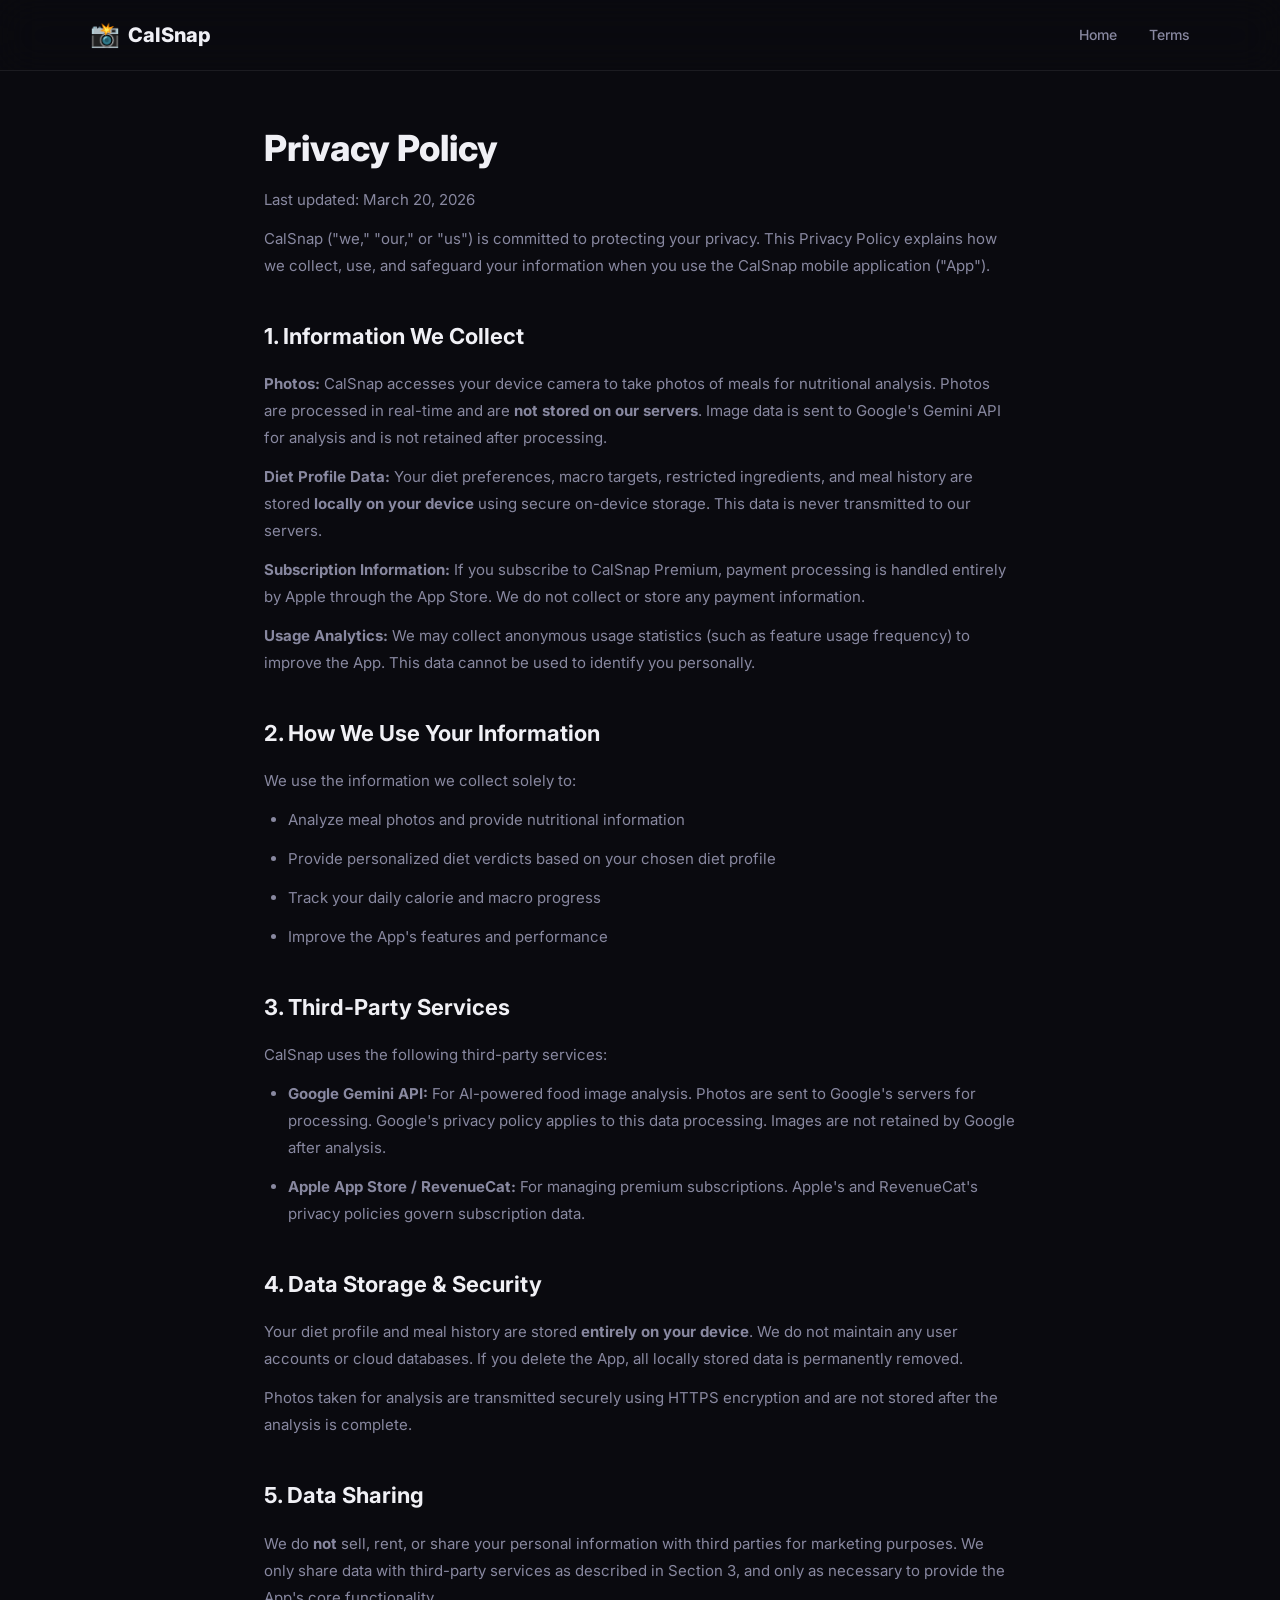
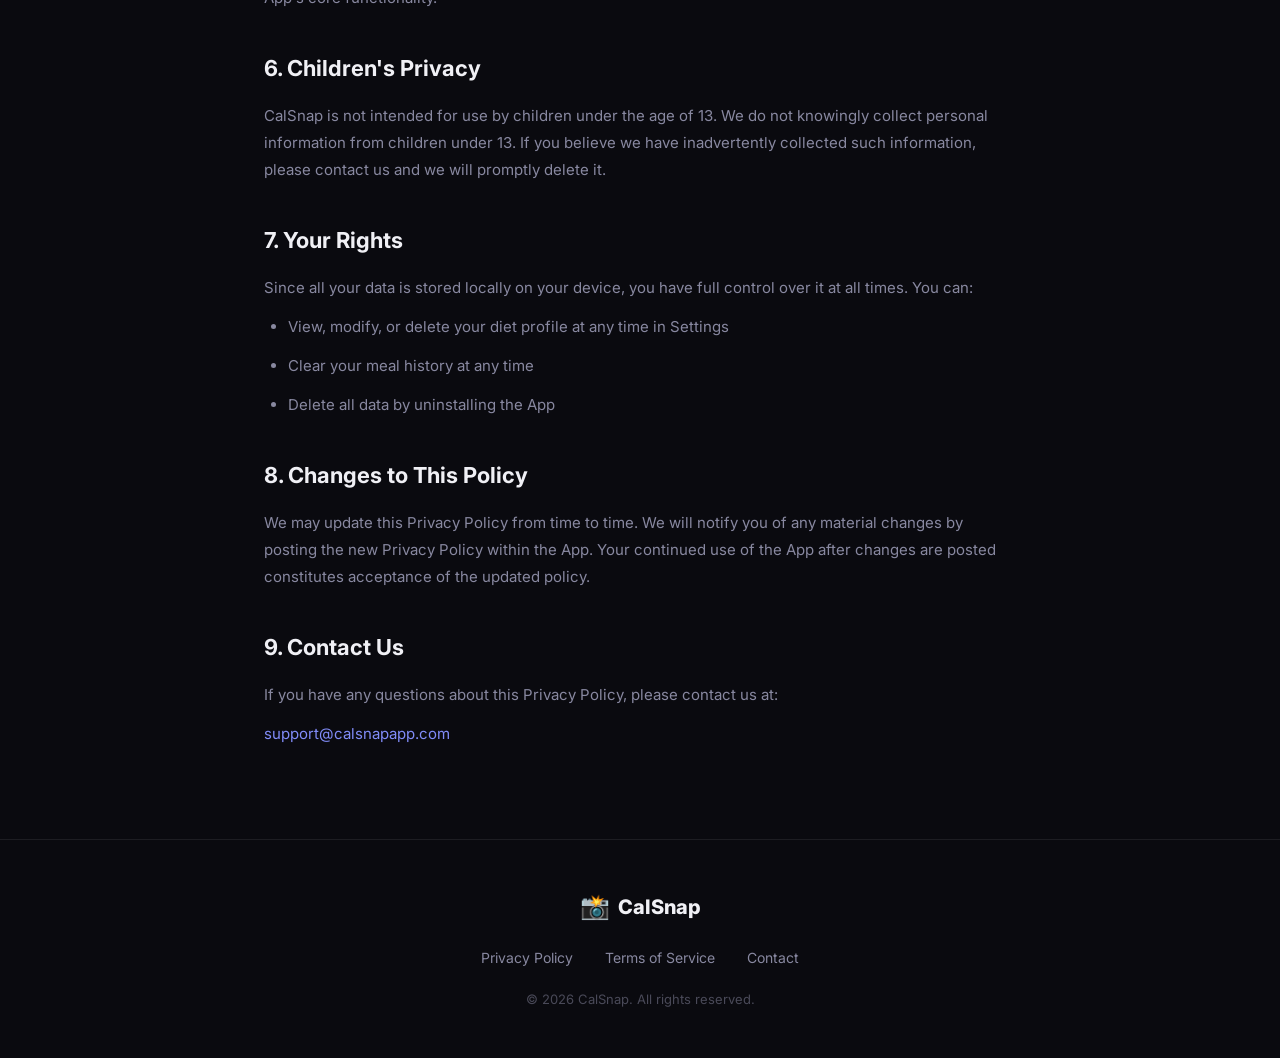
==== privacy.html @ ea4d48d8 "Initial CalSnap website with landing page, privacy policy, and terms of service" ====
<!DOCTYPE html>
<html lang="en">

<head>
    <meta charset="UTF-8">
    <meta name="viewport" content="width=device-width, initial-scale=1.0">
    <title>Privacy Policy — CalSnap</title>
    <meta name="description" content="CalSnap Privacy Policy — How we handle your data.">
    <link rel="preconnect" href="https://fonts.googleapis.com">
    <link rel="preconnect" href="https://fonts.gstatic.com" crossorigin>
    <link href="https://fonts.googleapis.com/css2?family=Inter:wght@400;500;600;700;800;900&display=swap"
        rel="stylesheet">
    <link rel="stylesheet" href="style.css">
    <link rel="icon" type="image/svg+xml"
        href="data:image/svg+xml,<svg xmlns='http://www.w3.org/2000/svg' viewBox='0 0 100 100'><text y='.9em' font-size='90'>📸</text></svg>">
</head>

<body>
    <nav class="nav">
        <div class="nav-inner">
            <a href="/" class="nav-logo">
                <span class="logo-icon">📸</span>
                <span class="logo-text">CalSnap</span>
            </a>
            <div class="nav-links">
                <a href="/">Home</a>
                <a href="/terms.html">Terms</a>
            </div>
        </div>
    </nav>

    <div class="legal-page">
        <h1>Privacy Policy</h1>
        <p class="legal-date">Last updated: March 20, 2026</p>

        <p>CalSnap ("we," "our," or "us") is committed to protecting your privacy. This Privacy Policy explains how we
            collect, use, and safeguard your information when you use the CalSnap mobile application ("App").</p>

        <h2>1. Information We Collect</h2>
        <p><strong>Photos:</strong> CalSnap accesses your device camera to take photos of meals for nutritional
            analysis. Photos are processed in real-time and are <strong>not stored on our servers</strong>. Image data
            is sent to Google's Gemini API for analysis and is not retained after processing.</p>
        <p><strong>Diet Profile Data:</strong> Your diet preferences, macro targets, restricted ingredients, and meal
            history are stored <strong>locally on your device</strong> using secure on-device storage. This data is
            never transmitted to our servers.</p>
        <p><strong>Subscription Information:</strong> If you subscribe to CalSnap Premium, payment processing is handled
            entirely by Apple through the App Store. We do not collect or store any payment information.</p>
        <p><strong>Usage Analytics:</strong> We may collect anonymous usage statistics (such as feature usage frequency)
            to improve the App. This data cannot be used to identify you personally.</p>

        <h2>2. How We Use Your Information</h2>
        <p>We use the information we collect solely to:</p>
        <ul>
            <li>Analyze meal photos and provide nutritional information</li>
            <li>Provide personalized diet verdicts based on your chosen diet profile</li>
            <li>Track your daily calorie and macro progress</li>
            <li>Improve the App's features and performance</li>
        </ul>

        <h2>3. Third-Party Services</h2>
        <p>CalSnap uses the following third-party services:</p>
        <ul>
            <li><strong>Google Gemini API:</strong> For AI-powered food image analysis. Photos are sent to Google's
                servers for processing. Google's privacy policy applies to this data processing. Images are not retained
                by Google after analysis.</li>
            <li><strong>Apple App Store / RevenueCat:</strong> For managing premium subscriptions. Apple's and
                RevenueCat's privacy policies govern subscription data.</li>
        </ul>

        <h2>4. Data Storage & Security</h2>
        <p>Your diet profile and meal history are stored <strong>entirely on your device</strong>. We do not maintain
            any user accounts or cloud databases. If you delete the App, all locally stored data is permanently removed.
        </p>
        <p>Photos taken for analysis are transmitted securely using HTTPS encryption and are not stored after the
            analysis is complete.</p>

        <h2>5. Data Sharing</h2>
        <p>We do <strong>not</strong> sell, rent, or share your personal information with third parties for marketing
            purposes. We only share data with third-party services as described in Section 3, and only as necessary to
            provide the App's core functionality.</p>

        <h2>6. Children's Privacy</h2>
        <p>CalSnap is not intended for use by children under the age of 13. We do not knowingly collect personal
            information from children under 13. If you believe we have inadvertently collected such information, please
            contact us and we will promptly delete it.</p>

        <h2>7. Your Rights</h2>
        <p>Since all your data is stored locally on your device, you have full control over it at all times. You can:
        </p>
        <ul>
            <li>View, modify, or delete your diet profile at any time in Settings</li>
            <li>Clear your meal history at any time</li>
            <li>Delete all data by uninstalling the App</li>
        </ul>

        <h2>8. Changes to This Policy</h2>
        <p>We may update this Privacy Policy from time to time. We will notify you of any material changes by posting
            the new Privacy Policy within the App. Your continued use of the App after changes are posted constitutes
            acceptance of the updated policy.</p>

        <h2>9. Contact Us</h2>
        <p>If you have any questions about this Privacy Policy, please contact us at:</p>
        <p><a href="mailto:support@calsnapapp.com">support@calsnapapp.com</a></p>
    </div>

    <footer class="footer">
        <div class="footer-inner">
            <div class="footer-brand">
                <span class="logo-icon">📸</span>
                <span class="logo-text">CalSnap</span>
            </div>
            <div class="footer-links">
                <a href="/privacy.html">Privacy Policy</a>
                <a href="/terms.html">Terms of Service</a>
                <a href="mailto:support@calsnapapp.com">Contact</a>
            </div>
            <p class="footer-copy">© 2026 CalSnap. All rights reserved.</p>
        </div>
    </footer>
</body>

</html>
---- style.css ----
/* ============================================
   CalSnap Website — Modern Dark Theme
   ============================================ */

:root {
  --bg: #0a0a0f;
  --bg-elevated: #12121a;
  --bg-card: #1a1a28;
  --text: #f0f0f5;
  --text-muted: #8888a0;
  --primary: #6366f1;
  --primary-light: #818cf8;
  --primary-glow: rgba(99, 102, 241, 0.25);
  --accent: #10b981;
  --yellow: #f59e0b;
  --red: #ef4444;
  --border: rgba(255, 255, 255, 0.08);
  --radius: 16px;
  --radius-sm: 10px;
  --max-width: 1100px;
}

* {
  margin: 0;
  padding: 0;
  box-sizing: border-box;
}

html {
  scroll-behavior: smooth;
}

body {
  font-family: 'Inter', -apple-system, BlinkMacSystemFont, sans-serif;
  background-color: var(--bg);
  color: var(--text);
  line-height: 1.6;
  overflow-x: hidden;
}

a {
  color: var(--primary-light);
  text-decoration: none;
  transition: color 0.2s;
}

a:hover {
  color: var(--text);
}

/* ============================================
   Navigation
   ============================================ */

.nav {
  position: fixed;
  top: 0;
  left: 0;
  right: 0;
  z-index: 100;
  padding: 16px 24px;
  background: rgba(10, 10, 15, 0.8);
  backdrop-filter: blur(20px);
  border-bottom: 1px solid var(--border);
}

.nav-inner {
  max-width: var(--max-width);
  margin: 0 auto;
  display: flex;
  justify-content: space-between;
  align-items: center;
}

.nav-logo {
  display: flex;
  align-items: center;
  gap: 8px;
  color: var(--text);
  font-weight: 800;
  font-size: 20px;
}

.logo-icon {
  font-size: 24px;
}

.nav-links {
  display: flex;
  align-items: center;
  gap: 32px;
}

.nav-links a {
  color: var(--text-muted);
  font-size: 14px;
  font-weight: 500;
  transition: color 0.2s;
}

.nav-links a:hover {
  color: var(--text);
}

.nav-cta {
  background: var(--primary);
  color: white !important;
  padding: 8px 20px;
  border-radius: 100px;
  font-weight: 600 !important;
  transition: transform 0.2s, background 0.2s !important;
}

.nav-cta:hover {
  background: var(--primary-light);
  transform: translateY(-1px);
}

/* ============================================
   Hero Section
   ============================================ */

.hero {
  min-height: 100vh;
  display: flex;
  align-items: center;
  justify-content: center;
  padding: 120px 24px 80px;
  position: relative;
  overflow: hidden;
}

.hero-glow {
  position: absolute;
  width: 600px;
  height: 600px;
  background: radial-gradient(circle, var(--primary-glow) 0%, transparent 70%);
  top: -100px;
  left: 50%;
  transform: translateX(-50%);
  pointer-events: none;
}

.hero-content {
  text-align: center;
  max-width: 700px;
  z-index: 1;
}

.hero-badge {
  display: inline-block;
  padding: 8px 20px;
  background: var(--bg-card);
  border: 1px solid var(--border);
  border-radius: 100px;
  font-size: 14px;
  font-weight: 600;
  color: var(--primary-light);
  margin-bottom: 32px;
}

.hero h1 {
  font-size: clamp(40px, 8vw, 72px);
  font-weight: 900;
  line-height: 1.05;
  letter-spacing: -0.03em;
  margin-bottom: 24px;
}

.gradient-text {
  background: linear-gradient(135deg, var(--primary-light), var(--accent));
  -webkit-background-clip: text;
  -webkit-text-fill-color: transparent;
  background-clip: text;
}

.hero-subtitle {
  font-size: 18px;
  color: var(--text-muted);
  max-width: 540px;
  margin: 0 auto 40px;
  line-height: 1.7;
}

.hero-actions {
  display: flex;
  justify-content: center;
  gap: 16px;
  margin-bottom: 16px;
}

.btn {
  display: inline-flex;
  align-items: center;
  gap: 10px;
  padding: 14px 32px;
  border-radius: 100px;
  font-size: 16px;
  font-weight: 600;
  cursor: pointer;
  border: none;
  transition: all 0.2s;
}

.btn-primary {
  background: var(--primary);
  color: white;
  box-shadow: 0 4px 24px var(--primary-glow);
}

.btn-primary:hover {
  background: var(--primary-light);
  color: white;
  transform: translateY(-2px);
  box-shadow: 0 8px 32px var(--primary-glow);
}

.btn-lg {
  padding: 18px 40px;
  font-size: 18px;
}

.hero-note {
  font-size: 13px;
  color: var(--text-muted);
  opacity: 0.7;
}

/* Phone Mockup */
.hero-visual {
  display: none; /* Hidden on mobile, shown on desktop via media query */
}

.phone-mockup {
  width: 280px;
  height: 560px;
  background: var(--bg-card);
  border-radius: 36px;
  border: 2px solid var(--border);
  padding: 12px;
  box-shadow: 0 24px 80px rgba(0, 0, 0, 0.5);
  position: relative;
}

.phone-screen {
  width: 100%;
  height: 100%;
  background: #000;
  border-radius: 26px;
  overflow: hidden;
  display: flex;
  flex-direction: column;
}

.screen-header {
  display: flex;
  justify-content: space-between;
  padding: 16px 12px;
}

.screen-pill {
  background: rgba(255, 255, 255, 0.1);
  padding: 6px 12px;
  border-radius: 100px;
  font-size: 10px;
  color: rgba(255, 255, 255, 0.8);
}

.screen-viewfinder {
  flex: 1;
  display: flex;
  align-items: center;
  justify-content: center;
  position: relative;
  background: linear-gradient(135deg, rgba(99, 102, 241, 0.05), rgba(16, 185, 129, 0.05));
}

.viewfinder-corners {
  width: 140px;
  height: 140px;
  border: 2px solid rgba(255, 255, 255, 0.3);
  border-radius: 12px;
}

.scan-line {
  position: absolute;
  width: 140px;
  height: 2px;
  background: linear-gradient(90deg, transparent, var(--primary-light), transparent);
  animation: scan 2s ease-in-out infinite;
}

@keyframes scan {
  0%, 100% { top: 30%; }
  50% { top: 60%; }
}

.screen-result {
  padding: 12px;
  background: var(--bg-elevated);
}

.result-item {
  display: flex;
  justify-content: space-between;
  padding: 8px 0;
  font-size: 12px;
}

.result-name { color: var(--text); }
.result-cal { color: var(--primary-light); font-weight: 600; }

.result-verdict {
  margin-top: 8px;
  padding: 8px;
  border-radius: 8px;
  font-size: 11px;
  text-align: center;
  font-weight: 600;
}

.verdict-yellow {
  background: rgba(245, 158, 11, 0.15);
  color: var(--yellow);
}

/* ============================================
   Sections Common
   ============================================ */

.section-inner {
  max-width: var(--max-width);
  margin: 0 auto;
  padding: 0 24px;
}

.section-header {
  text-align: center;
  margin-bottom: 64px;
}

.section-header h2 {
  font-size: clamp(28px, 5vw, 44px);
  font-weight: 800;
  letter-spacing: -0.02em;
  margin-bottom: 16px;
}

.section-header p {
  color: var(--text-muted);
  font-size: 18px;
  max-width: 560px;
  margin: 0 auto;
}

/* ============================================
   Features
   ============================================ */

.features {
  padding: 120px 0;
}

.features-grid {
  display: grid;
  grid-template-columns: repeat(auto-fit, minmax(300px, 1fr));
  gap: 24px;
}

.feature-card {
  background: var(--bg-card);
  border: 1px solid var(--border);
  border-radius: var(--radius);
  padding: 32px;
  transition: transform 0.2s, border-color 0.2s;
}

.feature-card:hover {
  transform: translateY(-4px);
  border-color: rgba(99, 102, 241, 0.3);
}

.feature-icon {
  font-size: 36px;
  margin-bottom: 16px;
}

.feature-card h3 {
  font-size: 18px;
  font-weight: 700;
  margin-bottom: 8px;
}

.feature-card p {
  color: var(--text-muted);
  font-size: 14px;
  line-height: 1.7;
}

/* ============================================
   How It Works
   ============================================ */

.how-it-works {
  padding: 120px 0;
  background: var(--bg-elevated);
}

.steps {
  display: flex;
  align-items: flex-start;
  justify-content: center;
  gap: 24px;
}

.step {
  text-align: center;
  flex: 1;
  max-width: 280px;
}

.step-number {
  width: 56px;
  height: 56px;
  border-radius: 50%;
  background: var(--primary);
  color: white;
  display: inline-flex;
  align-items: center;
  justify-content: center;
  font-size: 24px;
  font-weight: 800;
  margin-bottom: 20px;
}

.step h3 {
  font-size: 20px;
  font-weight: 700;
  margin-bottom: 8px;
}

.step p {
  color: var(--text-muted);
  font-size: 14px;
  line-height: 1.7;
}

.step-arrow {
  color: var(--text-muted);
  font-size: 32px;
  margin-top: 16px;
  opacity: 0.3;
}

/* ============================================
   Diets
   ============================================ */

.diets {
  padding: 120px 0;
}

.diet-tags {
  display: flex;
  flex-wrap: wrap;
  justify-content: center;
  gap: 12px;
}

.diet-tag {
  padding: 12px 24px;
  background: var(--bg-card);
  border: 1px solid var(--border);
  border-radius: 100px;
  font-size: 15px;
  font-weight: 600;
  transition: all 0.2s;
}

.diet-tag:hover {
  border-color: var(--primary);
  transform: translateY(-2px);
}

.tag-custom {
  border-color: var(--primary);
  background: rgba(99, 102, 241, 0.1);
  color: var(--primary-light);
}

/* ============================================
   CTA / Pricing
   ============================================ */

.cta {
  padding: 120px 0;
  background: var(--bg-elevated);
}

.cta-content {
  text-align: center;
}

.cta-content h2 {
  font-size: clamp(28px, 5vw, 44px);
  font-weight: 800;
  margin-bottom: 16px;
}

.cta-content > p {
  color: var(--text-muted);
  font-size: 18px;
  max-width: 500px;
  margin: 0 auto 40px;
}

.cta-pricing {
  display: flex;
  justify-content: center;
  gap: 24px;
  margin-top: 56px;
}

.price-card {
  background: var(--bg-card);
  border: 1px solid var(--border);
  border-radius: var(--radius);
  padding: 32px;
  width: 260px;
  text-align: left;
  position: relative;
}

.price-card h4 {
  font-size: 18px;
  font-weight: 700;
  margin-bottom: 8px;
}

.price {
  font-size: 36px;
  font-weight: 900;
  margin-bottom: 20px;
}

.price span {
  font-size: 16px;
  font-weight: 500;
  color: var(--text-muted);
}

.price-card ul {
  list-style: none;
}

.price-card li {
  padding: 6px 0;
  font-size: 14px;
  color: var(--text-muted);
}

.price-card li::before {
  content: "✓ ";
  color: var(--accent);
  font-weight: 700;
}

.price-card-premium {
  border-color: var(--primary);
  box-shadow: 0 0 40px var(--primary-glow);
}

.premium-badge {
  position: absolute;
  top: -12px;
  right: 24px;
  background: var(--primary);
  color: white;
  padding: 4px 16px;
  border-radius: 100px;
  font-size: 12px;
  font-weight: 700;
}

/* ============================================
   Footer
   ============================================ */

.footer {
  padding: 48px 24px;
  border-top: 1px solid var(--border);
}

.footer-inner {
  max-width: var(--max-width);
  margin: 0 auto;
  text-align: center;
}

.footer-brand {
  display: flex;
  align-items: center;
  justify-content: center;
  gap: 8px;
  font-weight: 800;
  font-size: 20px;
  margin-bottom: 20px;
}

.footer-links {
  display: flex;
  justify-content: center;
  gap: 32px;
  margin-bottom: 20px;
}

.footer-links a {
  color: var(--text-muted);
  font-size: 14px;
}

.footer-copy {
  color: var(--text-muted);
  font-size: 13px;
  opacity: 0.5;
}

/* ============================================
   Legal Pages
   ============================================ */

.legal-page {
  max-width: 800px;
  margin: 0 auto;
  padding: 120px 24px 80px;
}

.legal-page h1 {
  font-size: 36px;
  font-weight: 800;
  margin-bottom: 8px;
}

.legal-date {
  color: var(--text-muted);
  font-size: 14px;
  margin-bottom: 48px;
}

.legal-page h2 {
  font-size: 22px;
  font-weight: 700;
  margin-top: 40px;
  margin-bottom: 16px;
}

.legal-page p,
.legal-page li {
  color: var(--text-muted);
  font-size: 15px;
  line-height: 1.8;
  margin-bottom: 12px;
}

.legal-page ul {
  margin-left: 24px;
  margin-bottom: 16px;
}

.legal-page a {
  color: var(--primary-light);
}

/* ============================================
   Responsive
   ============================================ */

@media (max-width: 768px) {
  .nav-links a:not(.nav-cta) { display: none; }
  
  .hero {
    padding: 100px 24px 60px;
    flex-direction: column;
  }

  .hero h1 { font-size: 36px; }
  .hero-subtitle { font-size: 16px; }
  
  .steps {
    flex-direction: column;
    align-items: center;
  }
  
  .step-arrow {
    transform: rotate(90deg);
    margin: 0;
  }

  .features-grid {
    grid-template-columns: 1fr;
  }

  .cta-pricing {
    flex-direction: column;
    align-items: center;
  }
}

@media (min-width: 1024px) {
  .hero {
    flex-direction: row;
    gap: 80px;
    text-align: left;
    justify-content: space-between;
    max-width: var(--max-width);
    margin: 0 auto;
  }

  .hero-content {
    text-align: left;
  }

  .hero-subtitle {
    margin-left: 0;
  }

  .hero-actions {
    justify-content: flex-start;
  }

  .hero-visual {
    display: block;
  }
}
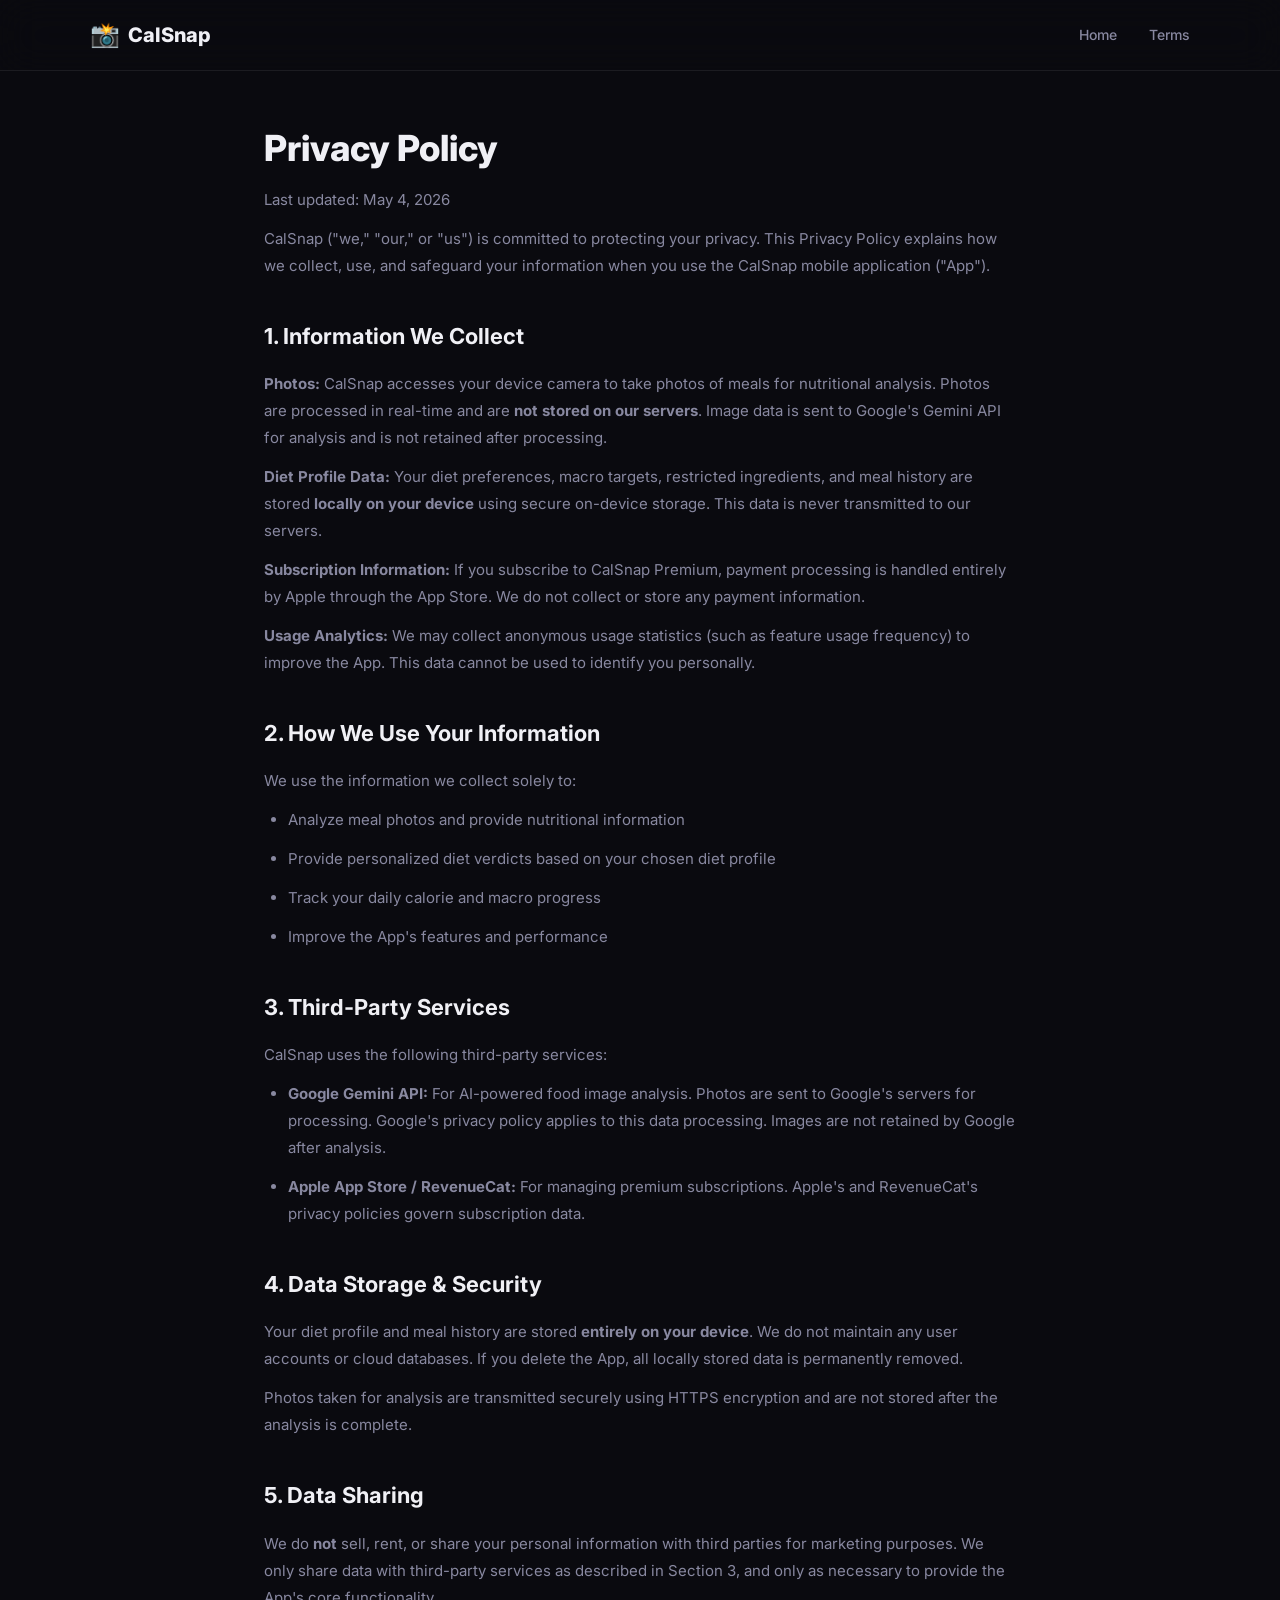
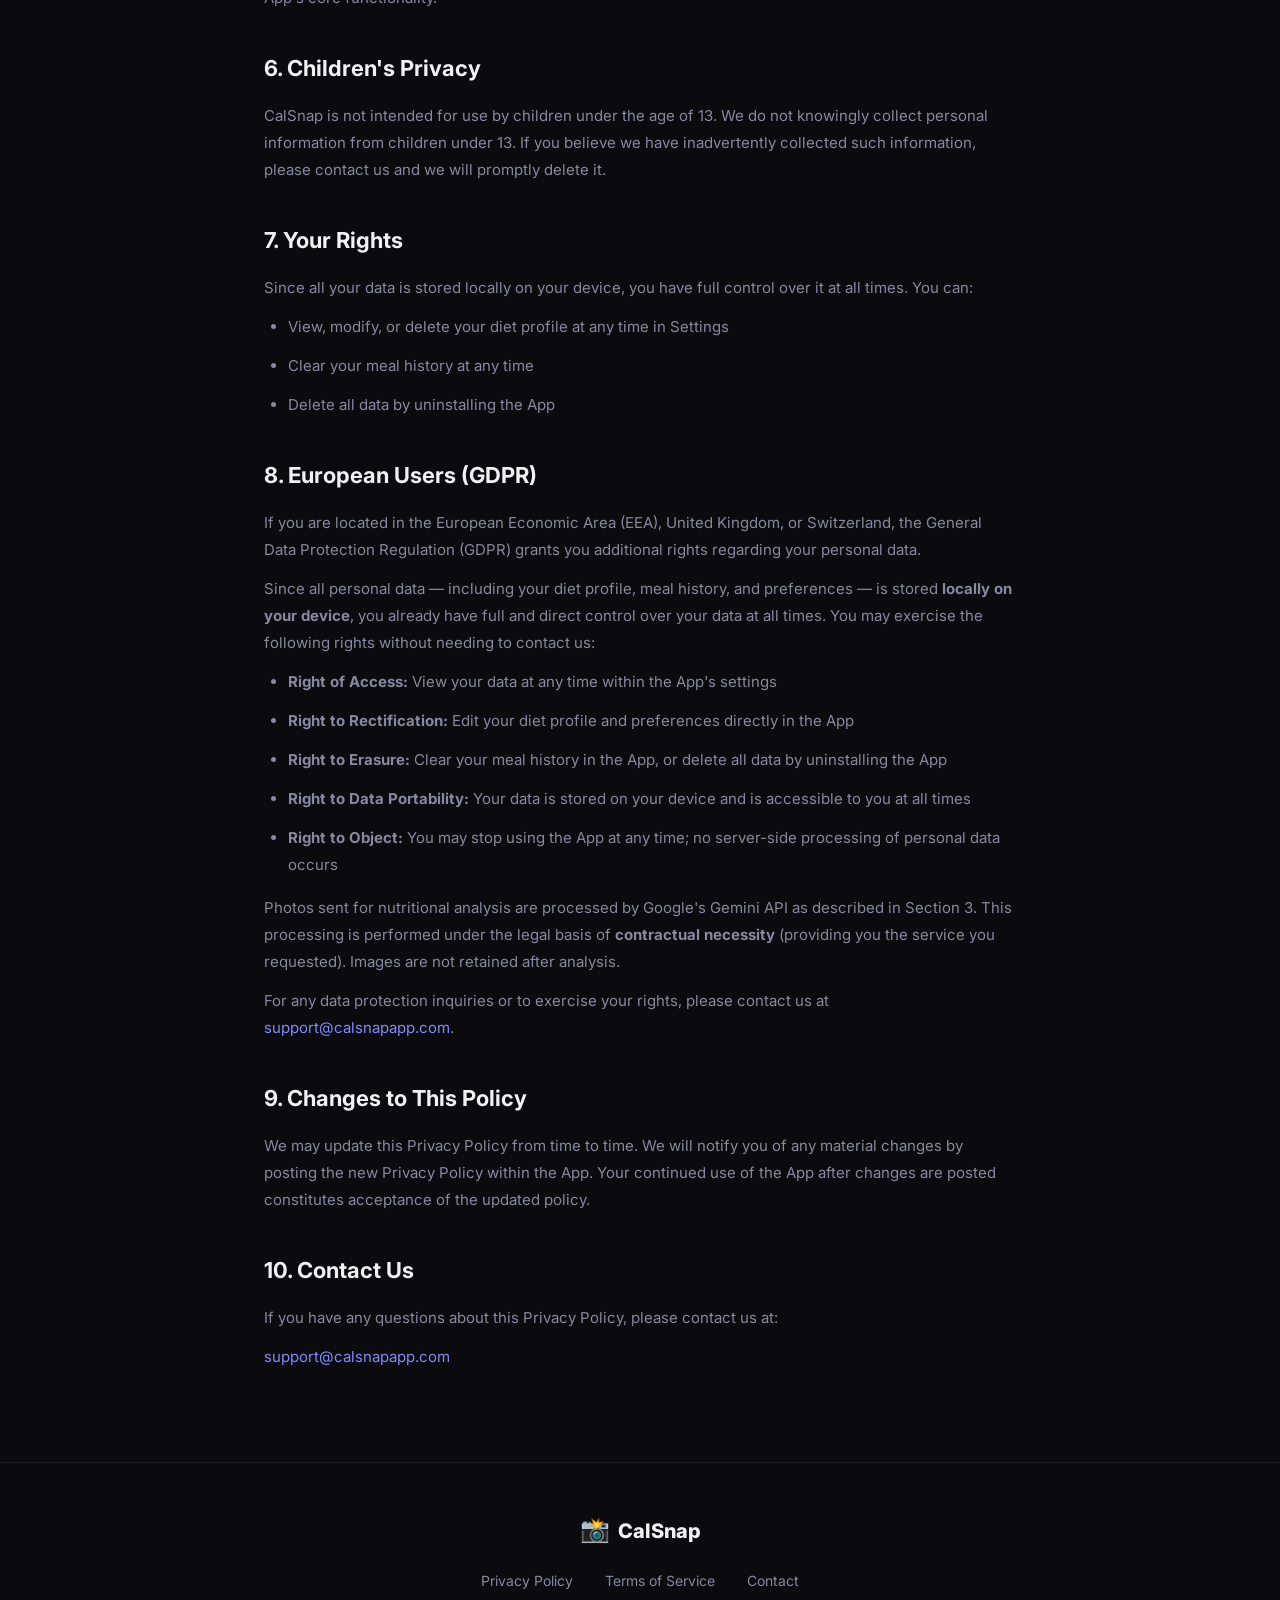
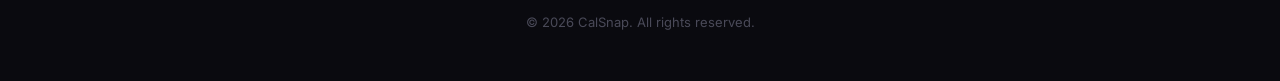
==== commit 6a978950: "Add GDPR section to privacy policy for EU/EEA/UK/Swiss users" ====
--- a/privacy.html
+++ b/privacy.html
@@ -31,7 +31,7 @@
 
     <div class="legal-page">
         <h1>Privacy Policy</h1>
-        <p class="legal-date">Last updated: March 20, 2026</p>
+        <p class="legal-date">Last updated: May 4, 2026</p>
 
         <p>CalSnap ("we," "our," or "us") is committed to protecting your privacy. This Privacy Policy explains how we
             collect, use, and safeguard your information when you use the CalSnap mobile application ("App").</p>
@@ -93,12 +93,31 @@
             <li>Delete all data by uninstalling the App</li>
         </ul>
 
-        <h2>8. Changes to This Policy</h2>
+        <h2>8. European Users (GDPR)</h2>
+        <p>If you are located in the European Economic Area (EEA), United Kingdom, or Switzerland, the General Data
+            Protection Regulation (GDPR) grants you additional rights regarding your personal data.</p>
+        <p>Since all personal data — including your diet profile, meal history, and preferences — is stored
+            <strong>locally on your device</strong>, you already have full and direct control over your data at all
+            times. You may exercise the following rights without needing to contact us:</p>
+        <ul>
+            <li><strong>Right of Access:</strong> View your data at any time within the App's settings</li>
+            <li><strong>Right to Rectification:</strong> Edit your diet profile and preferences directly in the App</li>
+            <li><strong>Right to Erasure:</strong> Clear your meal history in the App, or delete all data by uninstalling the App</li>
+            <li><strong>Right to Data Portability:</strong> Your data is stored on your device and is accessible to you at all times</li>
+            <li><strong>Right to Object:</strong> You may stop using the App at any time; no server-side processing of personal data occurs</li>
+        </ul>
+        <p>Photos sent for nutritional analysis are processed by Google's Gemini API as described in Section 3. This
+            processing is performed under the legal basis of <strong>contractual necessity</strong> (providing you the
+            service you requested). Images are not retained after analysis.</p>
+        <p>For any data protection inquiries or to exercise your rights, please contact us at
+            <a href="mailto:support@calsnapapp.com">support@calsnapapp.com</a>.</p>
+
+        <h2>9. Changes to This Policy</h2>
         <p>We may update this Privacy Policy from time to time. We will notify you of any material changes by posting
             the new Privacy Policy within the App. Your continued use of the App after changes are posted constitutes
             acceptance of the updated policy.</p>
 
-        <h2>9. Contact Us</h2>
+        <h2>10. Contact Us</h2>
         <p>If you have any questions about this Privacy Policy, please contact us at:</p>
         <p><a href="mailto:support@calsnapapp.com">support@calsnapapp.com</a></p>
     </div>
